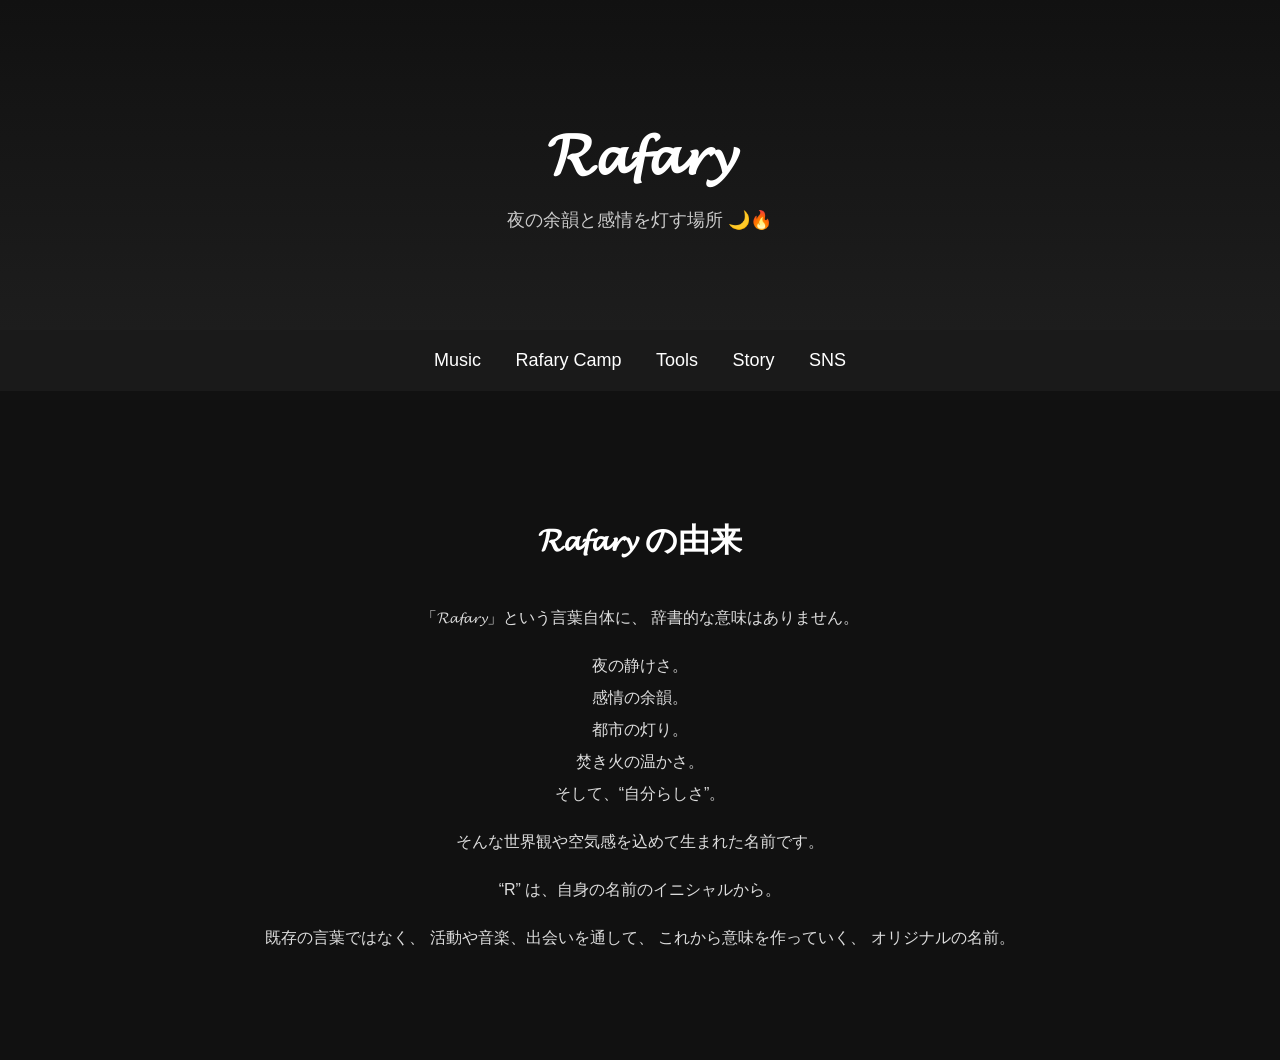
==== index.html @ 52ee654d "Add files via upload" ====
<!DOCTYPE html>
<html lang="ja">
<head>
    <meta charset="UTF-8">
    <meta name="viewport" content="width=device-width, initial-scale=1.0">
    <title>𝓡𝓪𝓯𝓪𝓻𝔂</title>
    <link rel="stylesheet" href="style.css">
</head>
<body>

    <header>
        <h1>𝓡𝓪𝓯𝓪𝓻𝔂</h1>
        <p>夜の余韻と感情を灯す場所 🌙🔥</p>
    </header>

    <nav>
       <a href="music.html">Music</a>
<a href="camp.html">Rafary Camp</a>
<a href="tools.html">Tools</a>
<a href="story.html">Story</a>
<a href="sns.html">SNS</a>
    </nav>

    <section class="about">
        <h2>𝓡𝓪𝓯𝓪𝓻𝔂 の由来</h2>

        <p>
        「𝓡𝓪𝓯𝓪𝓻𝔂」という言葉自体に、
        辞書的な意味はありません。
        </p>

        <p>
        夜の静けさ。<br>
        感情の余韻。<br>
        都市の灯り。<br>
        焚き火の温かさ。<br>
        そして、“自分らしさ”。
        </p>

        <p>
        そんな世界観や空気感を込めて生まれた名前です。
        </p>

        <p>
        “R” は、自身の名前のイニシャルから。
        </p>

        <p>
        既存の言葉ではなく、
        活動や音楽、出会いを通して、
        これから意味を作っていく、
        オリジナルの名前。
        </p>
    </section>

</body>
</html>
---- style.css ----
body {
    background: #111;
    color: #fff;
    font-family: "Yu Gothic", sans-serif;
    margin: 0;
    text-align: center;
}

header {
    padding: 80px 20px;
    background: linear-gradient(to bottom, #111, #1d1d1d);
}

h1 {
    font-size: 60px;
    margin-bottom: 10px;
}

header p {
    color: #ccc;
    font-size: 18px;
}

nav {
    background: #1a1a1a;
    padding: 20px;
}

nav a {
    color: white;
    text-decoration: none;
    margin: 0 15px;
    font-size: 18px;
    transition: 0.3s;
}

nav a:hover {
    color: #ffb347;
}

.about {
    max-width: 800px;
    margin: 60px auto;
    padding: 30px;
    line-height: 2;
}

h2 {
    margin-bottom: 30px;
    font-size: 32px;
}

p {
    color: #ddd;
}

.gallery {
    display: flex;
    gap: 25px;
    justify-content: center;
    flex-wrap: wrap;
    margin-top: 30px;
}

.gallery img {
    width: 320px;
    max-width: 90%;
    border-radius: 16px;
    box-shadow: 0 0 20px rgba(255,255,255,0.15);
}
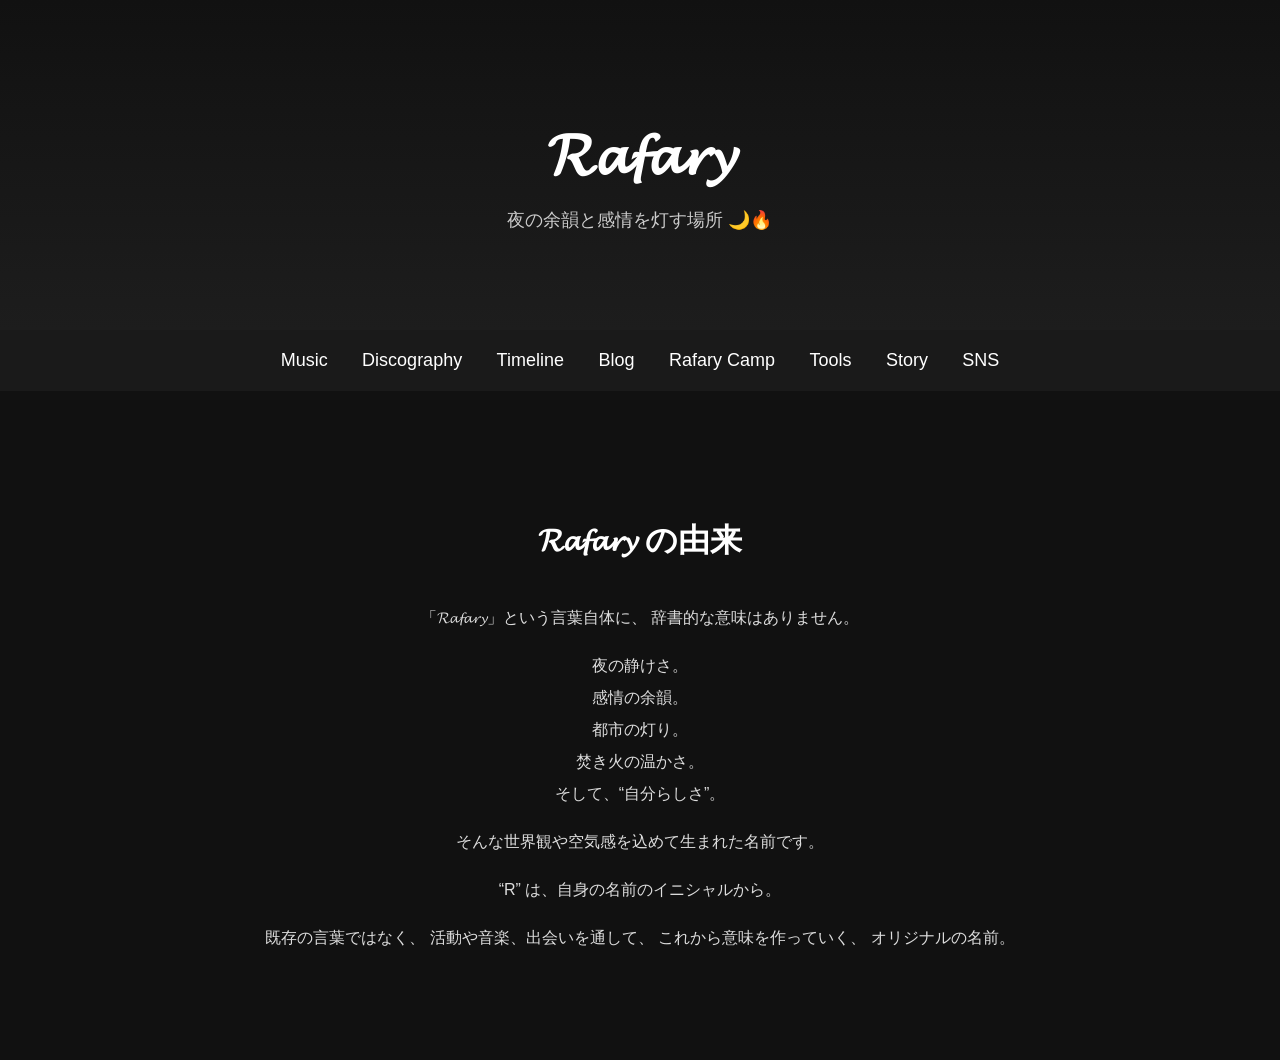
==== commit a654e2ea: "Update index.html" ====
--- a/index.html
+++ b/index.html
@@ -13,13 +13,16 @@
         <p>夜の余韻と感情を灯す場所 🌙🔥</p>
     </header>
 
-    <nav>
-       <a href="music.html">Music</a>
+<nav>
+<a href="music.html">Music</a>
+<a href="discography.html">Discography</a>
+<a href="timeline.html">Timeline</a>
+<a href="blog.html">Blog</a>
 <a href="camp.html">Rafary Camp</a>
 <a href="tools.html">Tools</a>
 <a href="story.html">Story</a>
 <a href="sns.html">SNS</a>
-    </nav>
+</nav>
 
     <section class="about">
         <h2>𝓡𝓪𝓯𝓪𝓻𝔂 の由来</h2>
@@ -54,4 +57,4 @@
     </section>
 
 </body>
-</html>+</html>
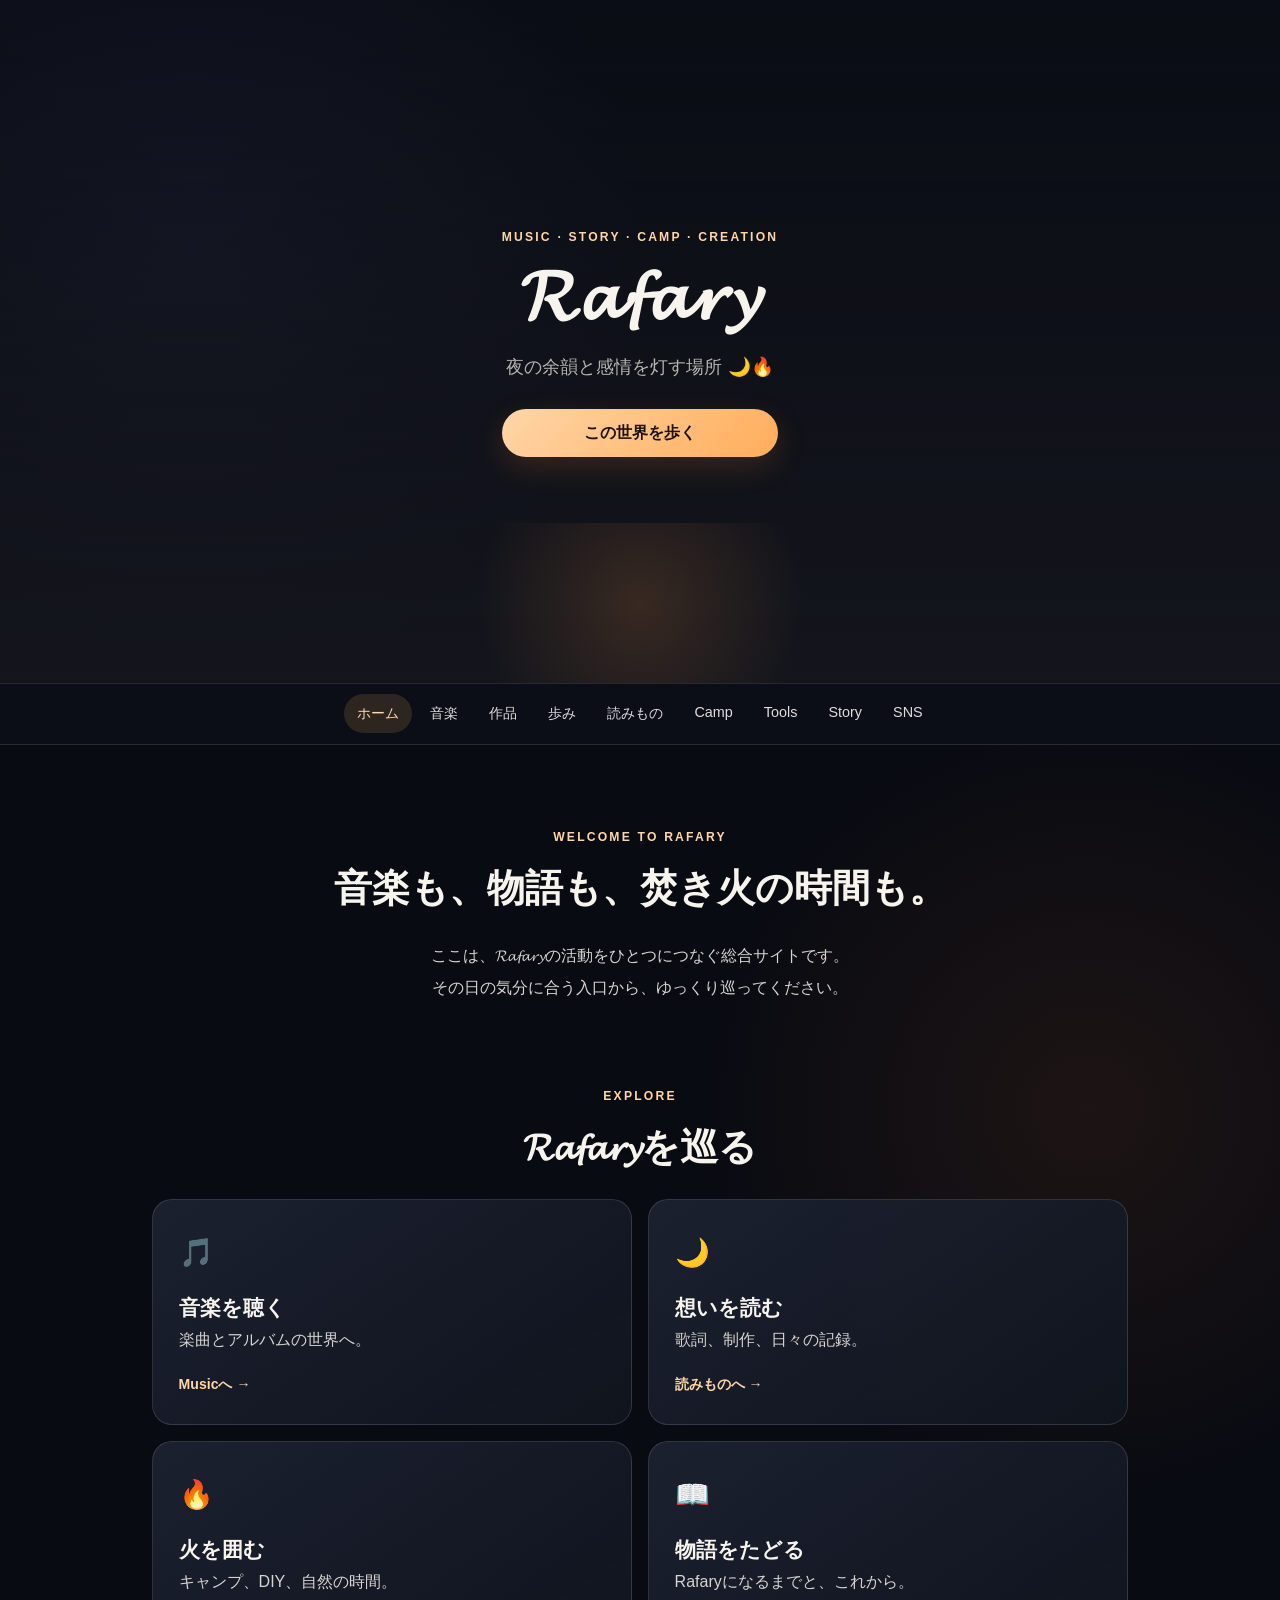
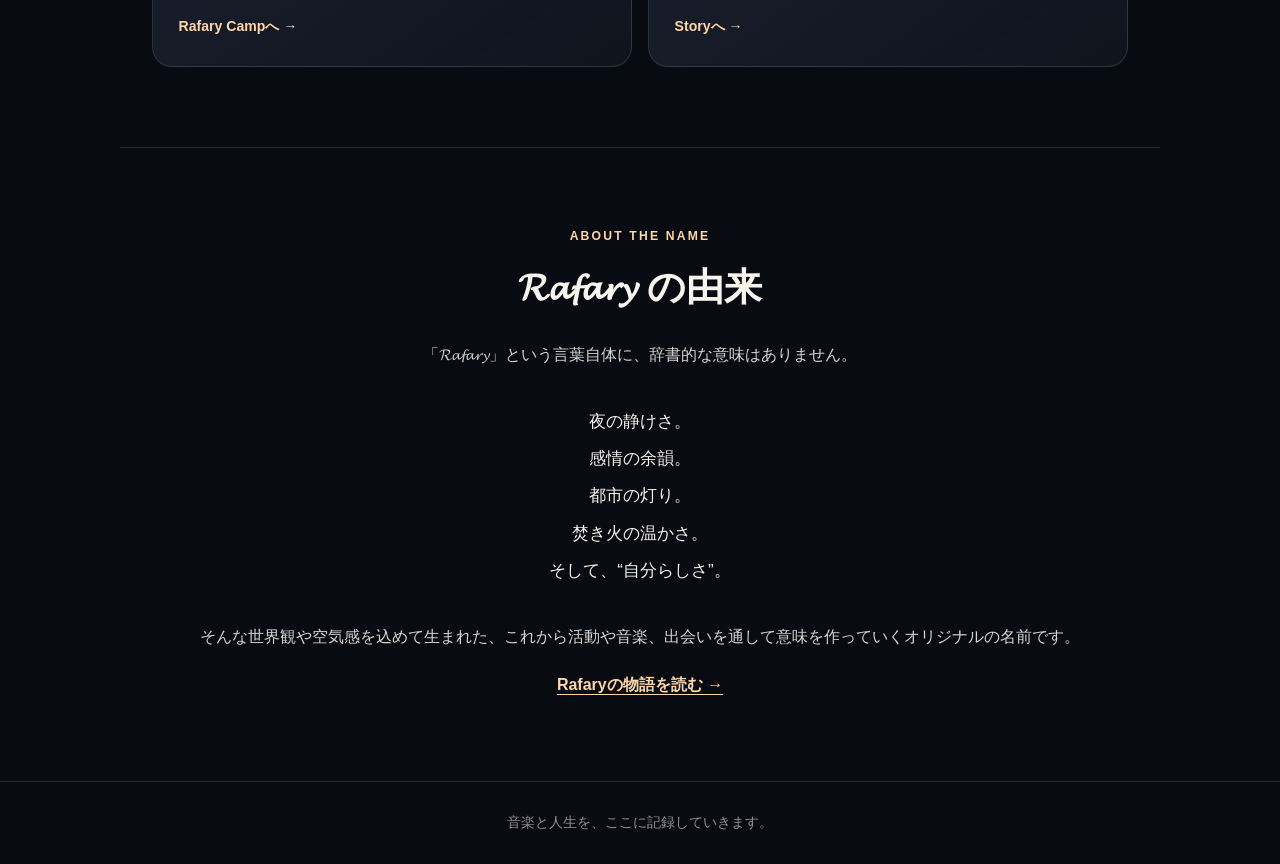
==== commit 525724ed: "サイト構成とスマホ表示を整理" ====
--- a/index.html
+++ b/index.html
@@ -1,60 +1,56 @@
-<!DOCTYPE html>
-<html lang="ja">
-<head>
-    <meta charset="UTF-8">
-    <meta name="viewport" content="width=device-width, initial-scale=1.0">
-    <title>𝓡𝓪𝓯𝓪𝓻𝔂</title>
-    <link rel="stylesheet" href="style.css">
-</head>
-<body>
-
-    <header>
-        <h1>𝓡𝓪𝓯𝓪𝓻𝔂</h1>
-        <p>夜の余韻と感情を灯す場所 🌙🔥</p>
-    </header>
-
-<nav>
-<a href="music.html">Music</a>
-<a href="discography.html">Discography</a>
-<a href="timeline.html">Timeline</a>
-<a href="blog.html">Blog</a>
-<a href="camp.html">Rafary Camp</a>
-<a href="tools.html">Tools</a>
-<a href="story.html">Story</a>
-<a href="sns.html">SNS</a>
-</nav>
-
-    <section class="about">
-        <h2>𝓡𝓪𝓯𝓪𝓻𝔂 の由来</h2>
-
-        <p>
-        「𝓡𝓪𝓯𝓪𝓻𝔂」という言葉自体に、
-        辞書的な意味はありません。
-        </p>
-
-        <p>
-        夜の静けさ。<br>
-        感情の余韻。<br>
-        都市の灯り。<br>
-        焚き火の温かさ。<br>
-        そして、“自分らしさ”。
-        </p>
-
-        <p>
-        そんな世界観や空気感を込めて生まれた名前です。
-        </p>
-
-        <p>
-        “R” は、自身の名前のイニシャルから。
-        </p>
-
-        <p>
-        既存の言葉ではなく、
-        活動や音楽、出会いを通して、
-        これから意味を作っていく、
-        オリジナルの名前。
-        </p>
-    </section>
-
-</body>
-</html>
+<!DOCTYPE html>
+<html lang="ja">
+<head>
+<meta charset="UTF-8">
+<meta name="viewport" content="width=device-width, initial-scale=1.0">
+<meta name="description" content="音楽、物語、Rafary Camp、創作の記録をつなぐ𝓡𝓪𝓯𝓪𝓻𝔂総合サイト。">
+<title>𝓡𝓪𝓯𝓪𝓻𝔂 | 夜の余韻と感情を灯す場所</title>
+<link rel="stylesheet" href="style.css">
+</head>
+<body class="home-page">
+<a class="skip-link" href="#main-content">本文へ移動</a>
+<header class="hero">
+  <p class="eyebrow">Music · Story · Camp · Creation</p>
+  <h1>𝓡𝓪𝓯𝓪𝓻𝔂</h1>
+  <p>夜の余韻と感情を灯す場所 <span aria-hidden="true">🌙🔥</span></p>
+  <a class="hero-button" href="#main-content">この世界を歩く</a>
+</header>
+<nav class="site-nav" aria-label="メインナビゲーション">
+  <div class="nav-inner">
+    <a href="index.html" aria-current="page">ホーム</a>
+    <a href="music.html">音楽</a>
+    <a href="discography.html">作品</a>
+    <a href="timeline.html">歩み</a>
+    <a href="blog.html">読みもの</a>
+    <a href="camp.html">Camp</a>
+    <a href="tools.html">Tools</a>
+    <a href="story.html">Story</a>
+    <a href="sns.html">SNS</a>
+  </div>
+</nav>
+<main id="main-content">
+  <section class="intro section-shell">
+    <p class="eyebrow">Welcome to Rafary</p>
+    <h2>音楽も、物語も、焚き火の時間も。</h2>
+    <p>ここは、𝓡𝓪𝓯𝓪𝓻𝔂の活動をひとつにつなぐ総合サイトです。<br>その日の気分に合う入口から、ゆっくり巡ってください。</p>
+  </section>
+  <section class="portal section-shell" aria-labelledby="portal-title">
+    <div class="section-heading"><p class="eyebrow">Explore</p><h2 id="portal-title">𝓡𝓪𝓯𝓪𝓻𝔂を巡る</h2></div>
+    <div class="portal-grid">
+      <a class="portal-card" href="music.html"><span class="card-icon" aria-hidden="true">🎵</span><h3>音楽を聴く</h3><p>楽曲とアルバムの世界へ。</p><span class="card-link">Musicへ →</span></a>
+      <a class="portal-card" href="blog.html"><span class="card-icon" aria-hidden="true">🌙</span><h3>想いを読む</h3><p>歌詞、制作、日々の記録。</p><span class="card-link">読みものへ →</span></a>
+      <a class="portal-card" href="camp.html"><span class="card-icon" aria-hidden="true">🔥</span><h3>火を囲む</h3><p>キャンプ、DIY、自然の時間。</p><span class="card-link">Rafary Campへ →</span></a>
+      <a class="portal-card" href="story.html"><span class="card-icon" aria-hidden="true">📖</span><h3>物語をたどる</h3><p>Rafaryになるまでと、これから。</p><span class="card-link">Storyへ →</span></a>
+    </div>
+  </section>
+  <section class="about section-shell origin">
+    <p class="eyebrow">About the name</p><h2>𝓡𝓪𝓯𝓪𝓻𝔂 の由来</h2>
+    <p>「𝓡𝓪𝓯𝓪𝓻𝔂」という言葉自体に、辞書的な意味はありません。</p>
+    <p class="poem">夜の静けさ。<br>感情の余韻。<br>都市の灯り。<br>焚き火の温かさ。<br>そして、“自分らしさ”。</p>
+    <p>そんな世界観や空気感を込めて生まれた、これから活動や音楽、出会いを通して意味を作っていくオリジナルの名前です。</p>
+    <a class="text-link" href="story.html">Rafaryの物語を読む →</a>
+  </section>
+</main>
+<footer class="site-footer"><p>音楽と人生を、ここに記録していきます。</p></footer>
+</body>
+</html>
--- a/style.css
+++ b/style.css
@@ -1,70 +1,10 @@
-body {
-    background: #111;
-    color: #fff;
-    font-family: "Yu Gothic", sans-serif;
-    margin: 0;
-    text-align: center;
-}
-
-header {
-    padding: 80px 20px;
-    background: linear-gradient(to bottom, #111, #1d1d1d);
-}
-
-h1 {
-    font-size: 60px;
-    margin-bottom: 10px;
-}
-
-header p {
-    color: #ccc;
-    font-size: 18px;
-}
-
-nav {
-    background: #1a1a1a;
-    padding: 20px;
-}
-
-nav a {
-    color: white;
-    text-decoration: none;
-    margin: 0 15px;
-    font-size: 18px;
-    transition: 0.3s;
-}
-
-nav a:hover {
-    color: #ffb347;
-}
-
-.about {
-    max-width: 800px;
-    margin: 60px auto;
-    padding: 30px;
-    line-height: 2;
-}
-
-h2 {
-    margin-bottom: 30px;
-    font-size: 32px;
-}
-
-p {
-    color: #ddd;
-}
-
-.gallery {
-    display: flex;
-    gap: 25px;
-    justify-content: center;
-    flex-wrap: wrap;
-    margin-top: 30px;
-}
-
-.gallery img {
-    width: 320px;
-    max-width: 90%;
-    border-radius: 16px;
-    box-shadow: 0 0 20px rgba(255,255,255,0.15);
-}+:root{color-scheme:dark;--night:#090b12;--panel:#191e2b;--text:#f7f3ed;--muted:#b8b5b0;--line:rgba(255,255,255,.12);--ember:#ffad5a;--ember-soft:#ffd6a8;--moon:#9eabdf;--max:1040px}
+*{box-sizing:border-box}html{scroll-behavior:smooth}body{background:radial-gradient(circle at 15% 10%,rgba(73,85,142,.18),transparent 28rem),radial-gradient(circle at 85% 45%,rgba(174,86,34,.12),transparent 24rem),var(--night);color:var(--text);font-family:"Yu Gothic","Hiragino Kaku Gothic ProN",sans-serif;margin:0;min-height:100vh;text-align:center}a{color:inherit}a:focus-visible{outline:3px solid var(--ember);outline-offset:4px}.skip-link{background:var(--ember);color:#17100a;font-weight:700;left:1rem;padding:.75rem 1rem;position:fixed;top:-5rem;z-index:100}.skip-link:focus{top:1rem}
+header{background:linear-gradient(180deg,rgba(12,15,25,.35),rgba(20,22,29,.92));border-bottom:1px solid var(--line);padding:clamp(3.5rem,10vw,6.5rem) 1.25rem}header h1{font-size:clamp(2.5rem,8vw,4.5rem);letter-spacing:.035em;line-height:1.15;margin:.35rem 0 .8rem;overflow-wrap:anywhere}header p{color:var(--muted);font-size:clamp(1rem,2.4vw,1.15rem);line-height:1.9;margin:0 auto}.eyebrow{color:var(--ember-soft);font-size:.76rem;font-weight:700;letter-spacing:.18em;text-transform:uppercase}.hero{display:grid;min-height:min(76vh,700px);place-content:center;position:relative}.hero::after{background:radial-gradient(circle,rgba(255,150,64,.16),transparent 65%);bottom:0;content:"";height:10rem;left:50%;pointer-events:none;position:absolute;transform:translateX(-50%);width:min(80vw,30rem)}
+.hero-button,.music-button{background:linear-gradient(135deg,var(--ember-soft),var(--ember));border-radius:999px;box-shadow:0 10px 30px rgba(241,126,42,.18);color:#1d130a;display:inline-flex;font-weight:700;justify-content:center;margin-top:1.5rem;padding:.85rem 1.4rem;text-decoration:none;transition:.2s}.hero-button:hover,.music-button:hover{box-shadow:0 12px 34px rgba(241,126,42,.28);transform:translateY(-2px)}
+.site-nav{background:rgba(12,15,23,.94);border-bottom:1px solid var(--line);position:sticky;top:0;z-index:20}.nav-inner{display:flex;gap:.3rem;justify-content:center;margin:auto;max-width:var(--max);overflow-x:auto;padding:.65rem 1rem;scrollbar-width:thin}.site-nav a{border-radius:999px;color:#dfdde0;flex:0 0 auto;font-size:.9rem;padding:.62rem .82rem;text-decoration:none;transition:.2s}.site-nav a:hover{background:rgba(255,255,255,.07);color:var(--ember-soft)}.site-nav a[aria-current=page]{background:rgba(255,173,90,.14);color:var(--ember-soft)}
+.about,.section-shell{line-height:2;margin:clamp(2.75rem,7vw,5rem) auto;max-width:820px;padding:0 clamp(1.1rem,4vw,2rem)}.section-shell{max-width:var(--max)}h2{font-size:clamp(1.75rem,5vw,2.35rem);line-height:1.45;margin:.35rem 0 1.5rem}h3{line-height:1.5}p{color:#d7d4d1}.intro{max-width:780px}.poem{color:var(--text);font-size:1.06rem;line-height:2.2;margin:2rem auto}
+.portal-grid,.category-grid{display:grid;gap:1rem;grid-template-columns:repeat(2,minmax(0,1fr))}.portal-card,.category-card{background:linear-gradient(145deg,rgba(29,34,49,.95),rgba(17,21,31,.9));border:1px solid var(--line);border-radius:1.25rem;color:var(--text);min-height:14rem;padding:1.6rem;text-align:left;text-decoration:none;transition:.2s}.portal-card:hover,.category-card:hover{border-color:rgba(255,173,90,.5);transform:translateY(-3px)}.portal-card h3,.category-card h3{font-size:1.3rem;margin:.65rem 0 .2rem}.portal-card p,.category-card p{line-height:1.75;margin:0}.card-icon{font-size:1.75rem}.card-link{color:var(--ember-soft);display:block;font-size:.88rem;font-weight:700;margin-top:1rem}.category-card{display:flex;gap:1rem;min-height:11rem}.origin{border-top:1px solid var(--line);padding-top:4rem}.text-link{color:var(--ember-soft);font-weight:700;text-underline-offset:.25rem}
+.latest{margin-top:4.5rem}.article-list{border-bottom:1px solid var(--line);border-top:1px solid var(--line)}.article-row{align-items:center;display:grid;gap:1rem;grid-template-columns:7rem 1fr auto;padding:1.2rem .4rem;text-align:left;text-decoration:none}.article-row+.article-row{border-top:1px solid var(--line)}.article-row>span:first-child{color:var(--moon);font-size:.8rem}.article-row:hover strong{color:var(--ember-soft)}.coming-soon{align-items:center;background:rgba(255,173,90,.07);border:1px dashed rgba(255,173,90,.32);border-radius:1rem;display:flex;gap:1rem;margin-top:2rem;padding:1.2rem 1.4rem;text-align:left}.coming-soon>span{font-size:1.7rem}.coming-soon h3,.coming-soon p{margin:0}
+.gallery{display:flex;flex-wrap:wrap;gap:1.25rem;justify-content:center;margin-top:2rem}.gallery img{border-radius:1rem;box-shadow:0 18px 45px rgba(0,0,0,.3);height:auto;max-width:100%;width:320px}.album-divider{border:0;border-top:1px solid var(--line);margin:2.75rem auto;width:72%}.date{color:var(--ember-soft);display:block;font-size:1.15rem;font-weight:700;margin-bottom:.75rem}.card p{color:var(--muted)}.card h3{font-size:clamp(1.65rem,5vw,2.6rem);margin:.6rem 0 1.4rem;overflow-wrap:anywhere}.about h2 a{color:var(--text);text-decoration-color:var(--ember);text-underline-offset:.3rem}.sns-box h3{margin-top:2rem}.site-footer{border-top:1px solid var(--line);margin-top:5rem;padding:2rem 1rem}.site-footer p{color:#8f8d91;font-size:.86rem;margin:0}
+@media(max-width:700px){header{padding:3.5rem 1rem}.hero{min-height:62vh}.nav-inner{justify-content:flex-start}.portal-grid,.category-grid{grid-template-columns:1fr}.portal-card,.category-card{min-height:auto;padding:1.3rem}.article-row{align-items:start;gap:.2rem .8rem;grid-template-columns:1fr auto}.article-row>span:first-child{grid-column:1/-1}.about,.section-shell{margin:2.75rem auto}.album-divider{width:90%}}@media(max-width:390px){.site-nav a{font-size:.84rem;padding:.6rem .68rem}.category-card{display:block}.card-icon{display:block;margin-bottom:.45rem}}@media(prefers-reduced-motion:reduce){html{scroll-behavior:auto}*,*::before,*::after{transition-duration:.01ms!important}}
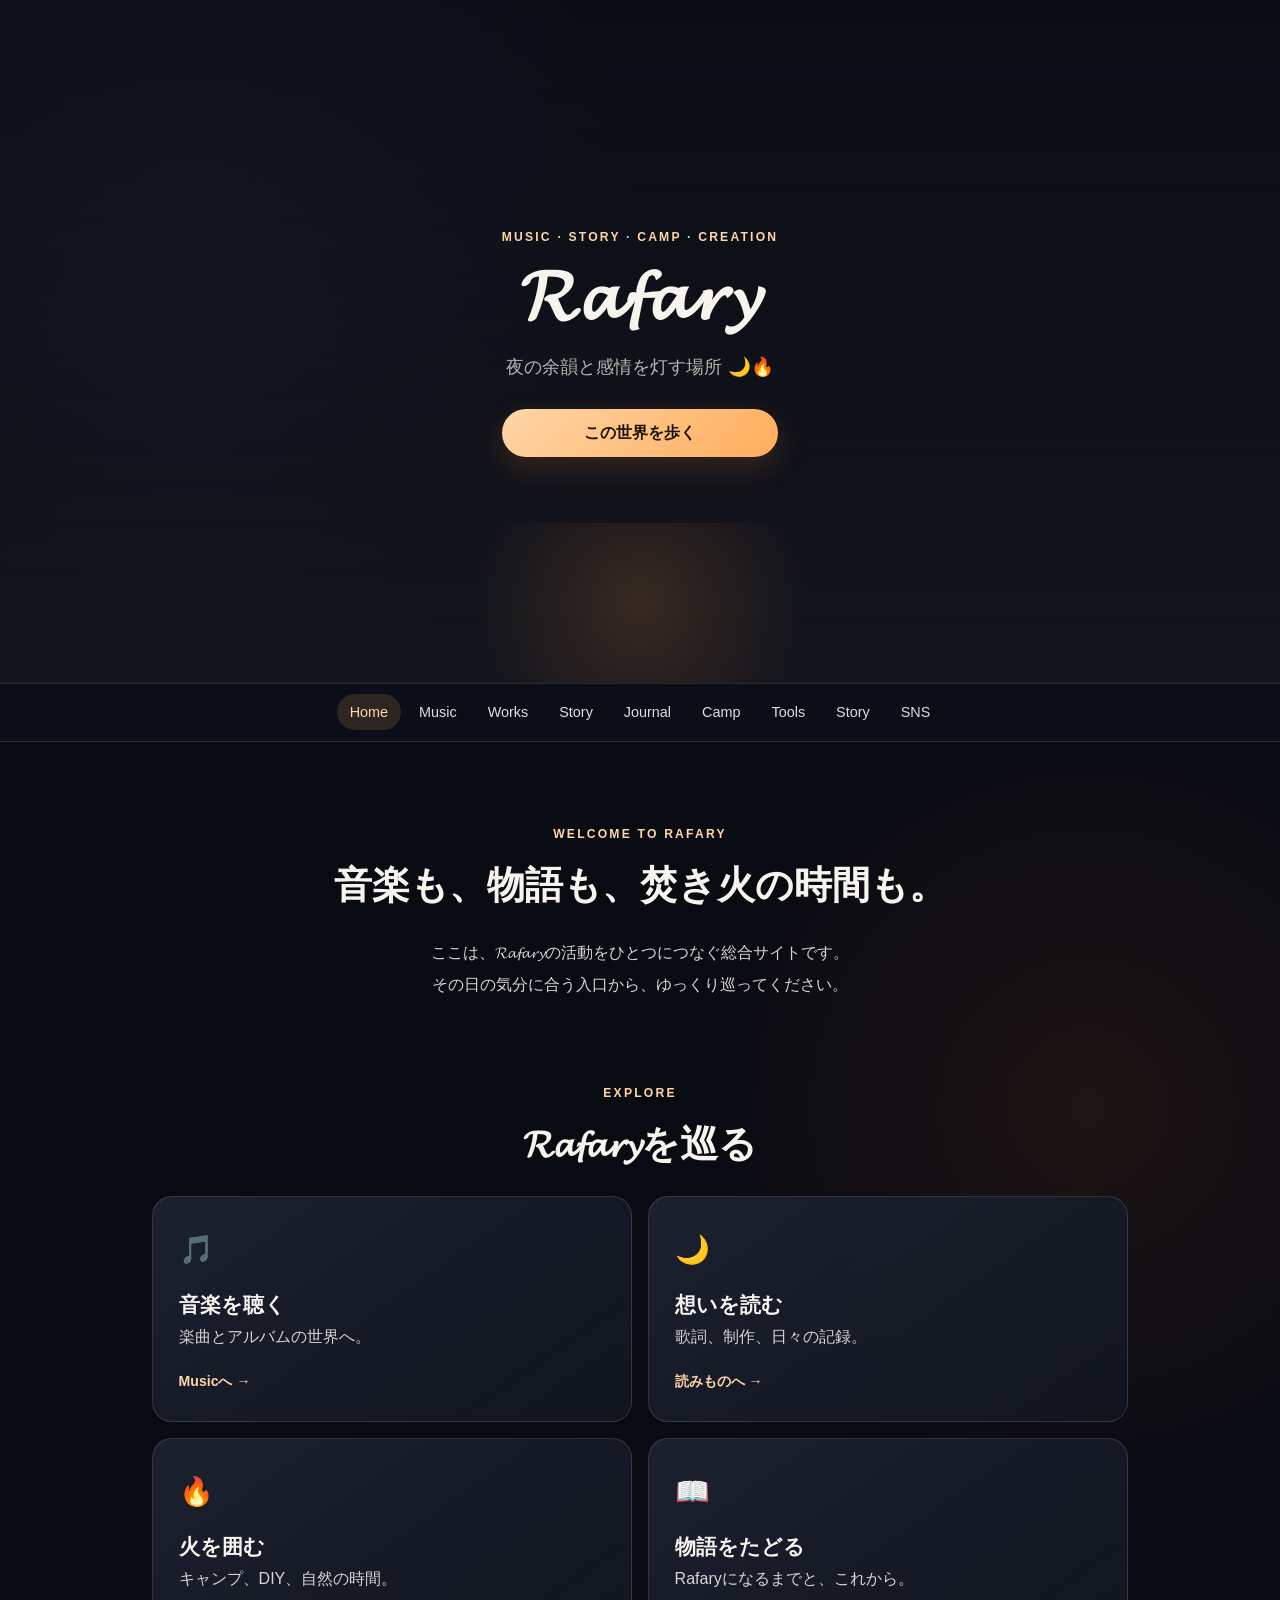
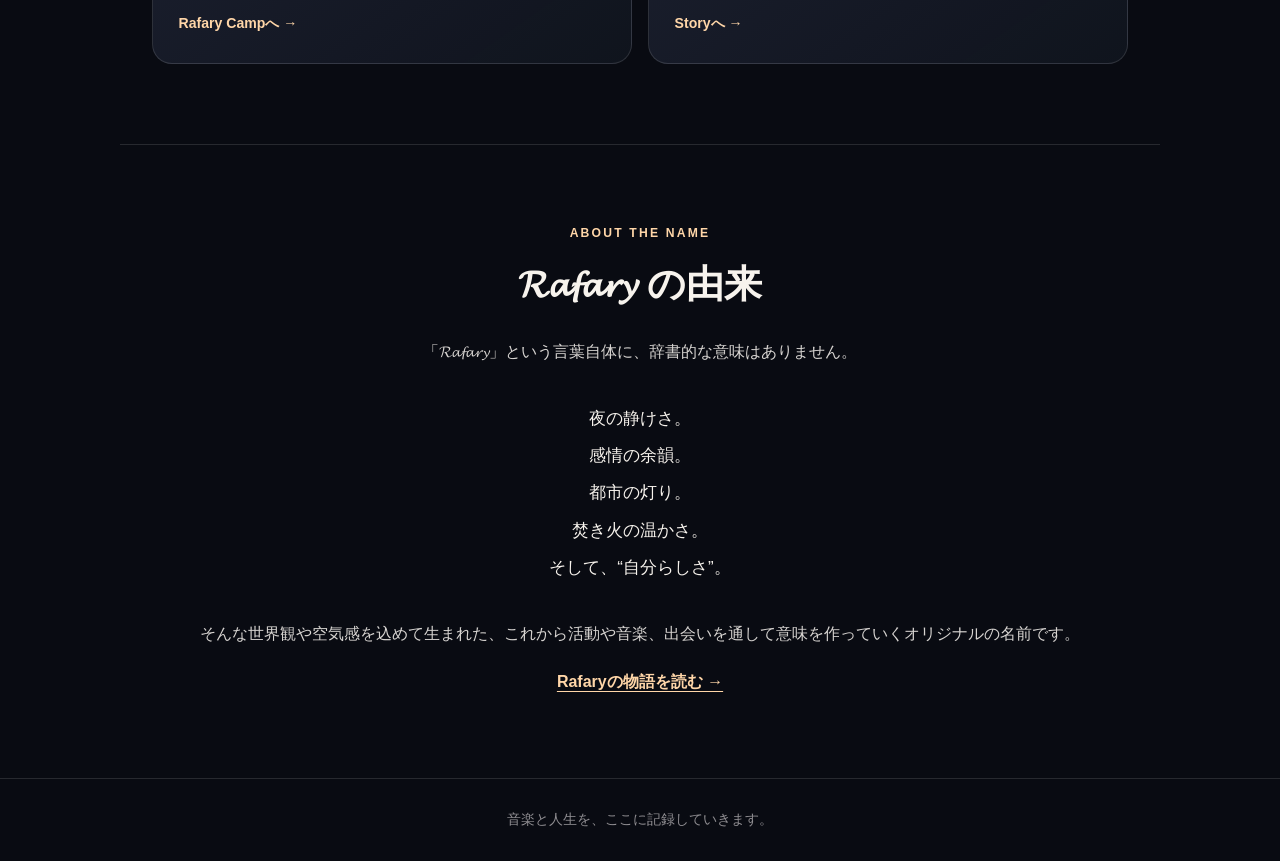
==== commit c4f3f8c9: "Unify navigation labels in English" ====
--- a/index.html
+++ b/index.html
@@ -17,11 +17,11 @@
 </header>
 <nav class="site-nav" aria-label="メインナビゲーション">
   <div class="nav-inner">
-    <a href="index.html" aria-current="page">ホーム</a>
-    <a href="music.html">音楽</a>
-    <a href="discography.html">作品</a>
-    <a href="timeline.html">歩み</a>
-    <a href="blog.html">読みもの</a>
+    <a href="index.html" aria-current="page">Home</a>
+    <a href="music.html">Music</a>
+    <a href="discography.html">Works</a>
+    <a href="timeline.html">Story</a>
+    <a href="blog.html">Journal</a>
     <a href="camp.html">Camp</a>
     <a href="tools.html">Tools</a>
     <a href="story.html">Story</a>
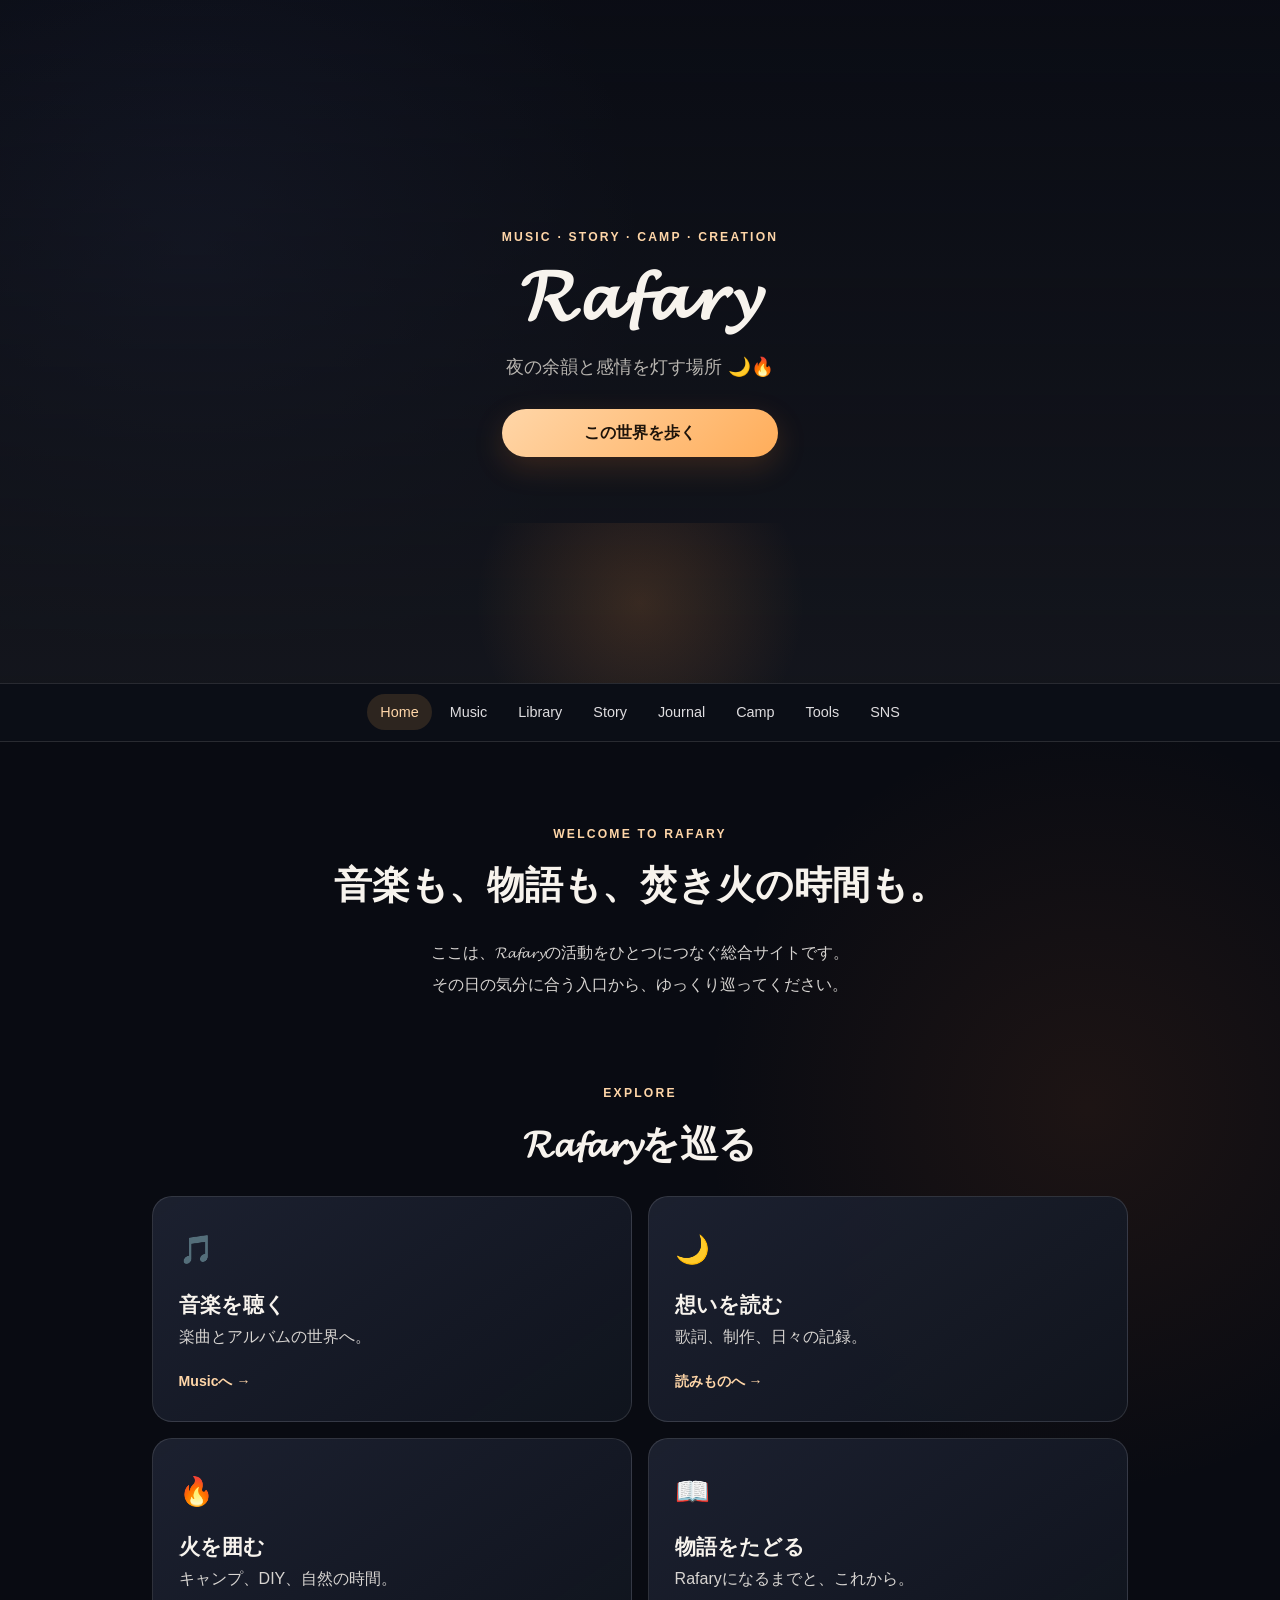
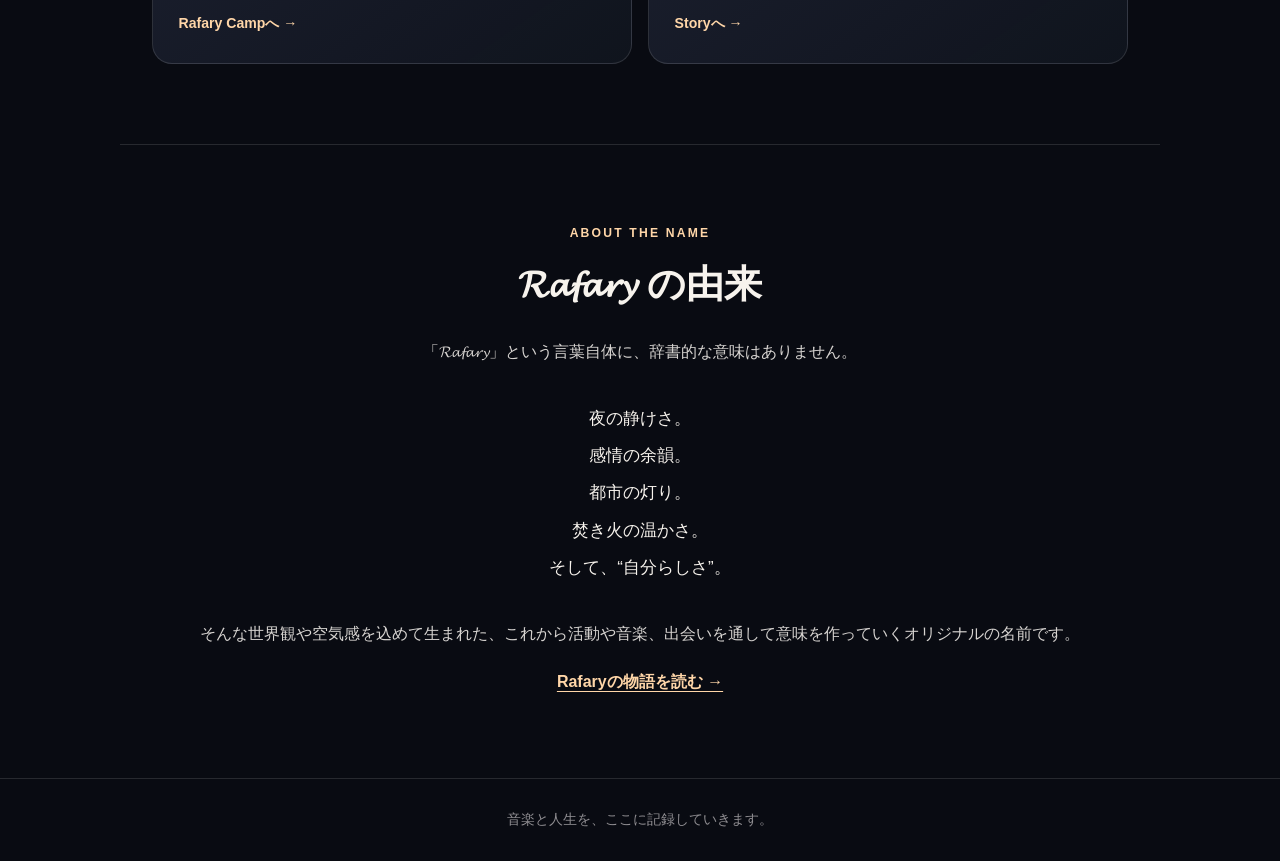
==== commit 6dad3d2d: "Unify navigation with Library" ====
--- a/index.html
+++ b/index.html
@@ -19,12 +19,11 @@
   <div class="nav-inner">
     <a href="index.html" aria-current="page">Home</a>
     <a href="music.html">Music</a>
-    <a href="discography.html">Works</a>
-    <a href="timeline.html">Story</a>
+    <a href="discography.html">Library</a>
+    <a href="story.html">Story</a>
     <a href="blog.html">Journal</a>
     <a href="camp.html">Camp</a>
     <a href="tools.html">Tools</a>
-    <a href="story.html">Story</a>
     <a href="sns.html">SNS</a>
   </div>
 </nav>
--- a/style.css
+++ b/style.css
@@ -7,4 +7,9 @@
 .portal-grid,.category-grid{display:grid;gap:1rem;grid-template-columns:repeat(2,minmax(0,1fr))}.portal-card,.category-card{background:linear-gradient(145deg,rgba(29,34,49,.95),rgba(17,21,31,.9));border:1px solid var(--line);border-radius:1.25rem;color:var(--text);min-height:14rem;padding:1.6rem;text-align:left;text-decoration:none;transition:.2s}.portal-card:hover,.category-card:hover{border-color:rgba(255,173,90,.5);transform:translateY(-3px)}.portal-card h3,.category-card h3{font-size:1.3rem;margin:.65rem 0 .2rem}.portal-card p,.category-card p{line-height:1.75;margin:0}.card-icon{font-size:1.75rem}.card-link{color:var(--ember-soft);display:block;font-size:.88rem;font-weight:700;margin-top:1rem}.category-card{display:flex;gap:1rem;min-height:11rem}.origin{border-top:1px solid var(--line);padding-top:4rem}.text-link{color:var(--ember-soft);font-weight:700;text-underline-offset:.25rem}
 .latest{margin-top:4.5rem}.article-list{border-bottom:1px solid var(--line);border-top:1px solid var(--line)}.article-row{align-items:center;display:grid;gap:1rem;grid-template-columns:7rem 1fr auto;padding:1.2rem .4rem;text-align:left;text-decoration:none}.article-row+.article-row{border-top:1px solid var(--line)}.article-row>span:first-child{color:var(--moon);font-size:.8rem}.article-row:hover strong{color:var(--ember-soft)}.coming-soon{align-items:center;background:rgba(255,173,90,.07);border:1px dashed rgba(255,173,90,.32);border-radius:1rem;display:flex;gap:1rem;margin-top:2rem;padding:1.2rem 1.4rem;text-align:left}.coming-soon>span{font-size:1.7rem}.coming-soon h3,.coming-soon p{margin:0}
 .gallery{display:flex;flex-wrap:wrap;gap:1.25rem;justify-content:center;margin-top:2rem}.gallery img{border-radius:1rem;box-shadow:0 18px 45px rgba(0,0,0,.3);height:auto;max-width:100%;width:320px}.album-divider{border:0;border-top:1px solid var(--line);margin:2.75rem auto;width:72%}.date{color:var(--ember-soft);display:block;font-size:1.15rem;font-weight:700;margin-bottom:.75rem}.card p{color:var(--muted)}.card h3{font-size:clamp(1.65rem,5vw,2.6rem);margin:.6rem 0 1.4rem;overflow-wrap:anywhere}.about h2 a{color:var(--text);text-decoration-color:var(--ember);text-underline-offset:.3rem}.sns-box h3{margin-top:2rem}.site-footer{border-top:1px solid var(--line);margin-top:5rem;padding:2rem 1rem}.site-footer p{color:#8f8d91;font-size:.86rem;margin:0}
-@media(max-width:700px){header{padding:3.5rem 1rem}.hero{min-height:62vh}.nav-inner{justify-content:flex-start}.portal-grid,.category-grid{grid-template-columns:1fr}.portal-card,.category-card{min-height:auto;padding:1.3rem}.article-row{align-items:start;gap:.2rem .8rem;grid-template-columns:1fr auto}.article-row>span:first-child{grid-column:1/-1}.about,.section-shell{margin:2.75rem auto}.album-divider{width:90%}}@media(max-width:390px){.site-nav a{font-size:.84rem;padding:.6rem .68rem}.category-card{display:block}.card-icon{display:block;margin-bottom:.45rem}}@media(prefers-reduced-motion:reduce){html{scroll-behavior:auto}*,*::before,*::after{transition-duration:.01ms!important}}+@media(max-width:700px){header{padding:3.5rem 1rem}.hero{min-height:62vh}.nav-inner{justify-content:flex-start}.portal-grid,.category-grid{grid-template-columns:1fr}.portal-card,.category-card{min-height:auto;padding:1.3rem}.article-row{align-items:start;gap:.2rem .8rem;grid-template-columns:1fr auto}.article-row>span:first-child{grid-column:1/-1}.about,.section-shell{margin:2.75rem auto}.album-divider{width:90%}}@media(max-width:390px){.site-nav a{font-size:.84rem;padding:.6rem .68rem}.category-card{display:block}.card-icon{display:block;margin-bottom:.45rem}}@media(prefers-reduced-motion:reduce){html{scroll-behavior:auto}*,*::before,*::after{transition-duration:.01ms!important}}
+
+/* Story profile */
+.profile-section{border-top:1px solid var(--line);margin-top:4.5rem;padding-top:4rem}.profile-card{background:linear-gradient(145deg,rgba(29,34,49,.96),rgba(17,21,31,.9));border:1px solid var(--line);border-radius:1.25rem;box-shadow:0 18px 45px rgba(0,0,0,.18);padding:clamp(1.4rem,5vw,2.4rem)}.profile-card p{margin:.35rem 0}.profile-theme{color:var(--ember-soft);font-size:clamp(1.08rem,4vw,1.35rem);font-weight:700;letter-spacing:.035em;margin:1rem 0!important}.activities,.message-section{margin-top:4rem}.activities h3,.message-section h3{font-size:clamp(1.55rem,5vw,2rem);margin:.3rem 0 1.5rem}.activity-list{display:grid;gap:.75rem;list-style:none;margin:0;padding:0}.activity-list li{align-items:center;background:rgba(255,255,255,.035);border:1px solid var(--line);border-radius:1rem;display:flex;font-weight:700;gap:.85rem;padding:1rem 1.1rem;text-align:left}.activity-list li span{font-size:1.35rem}.story-message{background:radial-gradient(circle at 50% 100%,rgba(255,141,47,.13),transparent 55%),rgba(13,16,24,.78);border:1px solid rgba(255,173,90,.24);border-radius:1.25rem;padding:clamp(1.5rem,6vw,2.75rem);position:relative}.story-message::after{background:radial-gradient(circle,rgba(255,173,90,.25),transparent 68%);bottom:-1.25rem;content:"";height:4rem;left:50%;pointer-events:none;position:absolute;transform:translateX(-50%);width:8rem}.story-message p{line-height:2.2;margin:0 0 1.75rem}.story-message p:last-child{margin-bottom:0}.rafary-signature{color:var(--ember-soft);font-size:1.35em}
+@media(min-width:640px){.activity-list{grid-template-columns:repeat(2,minmax(0,1fr))}.activity-list li:last-child{grid-column:1/-1}}
+@media(max-width:700px){.profile-section{margin-top:3.5rem;padding-top:3rem}.activities,.message-section{margin-top:3.25rem}.profile-card,.story-message{border-radius:1rem}}
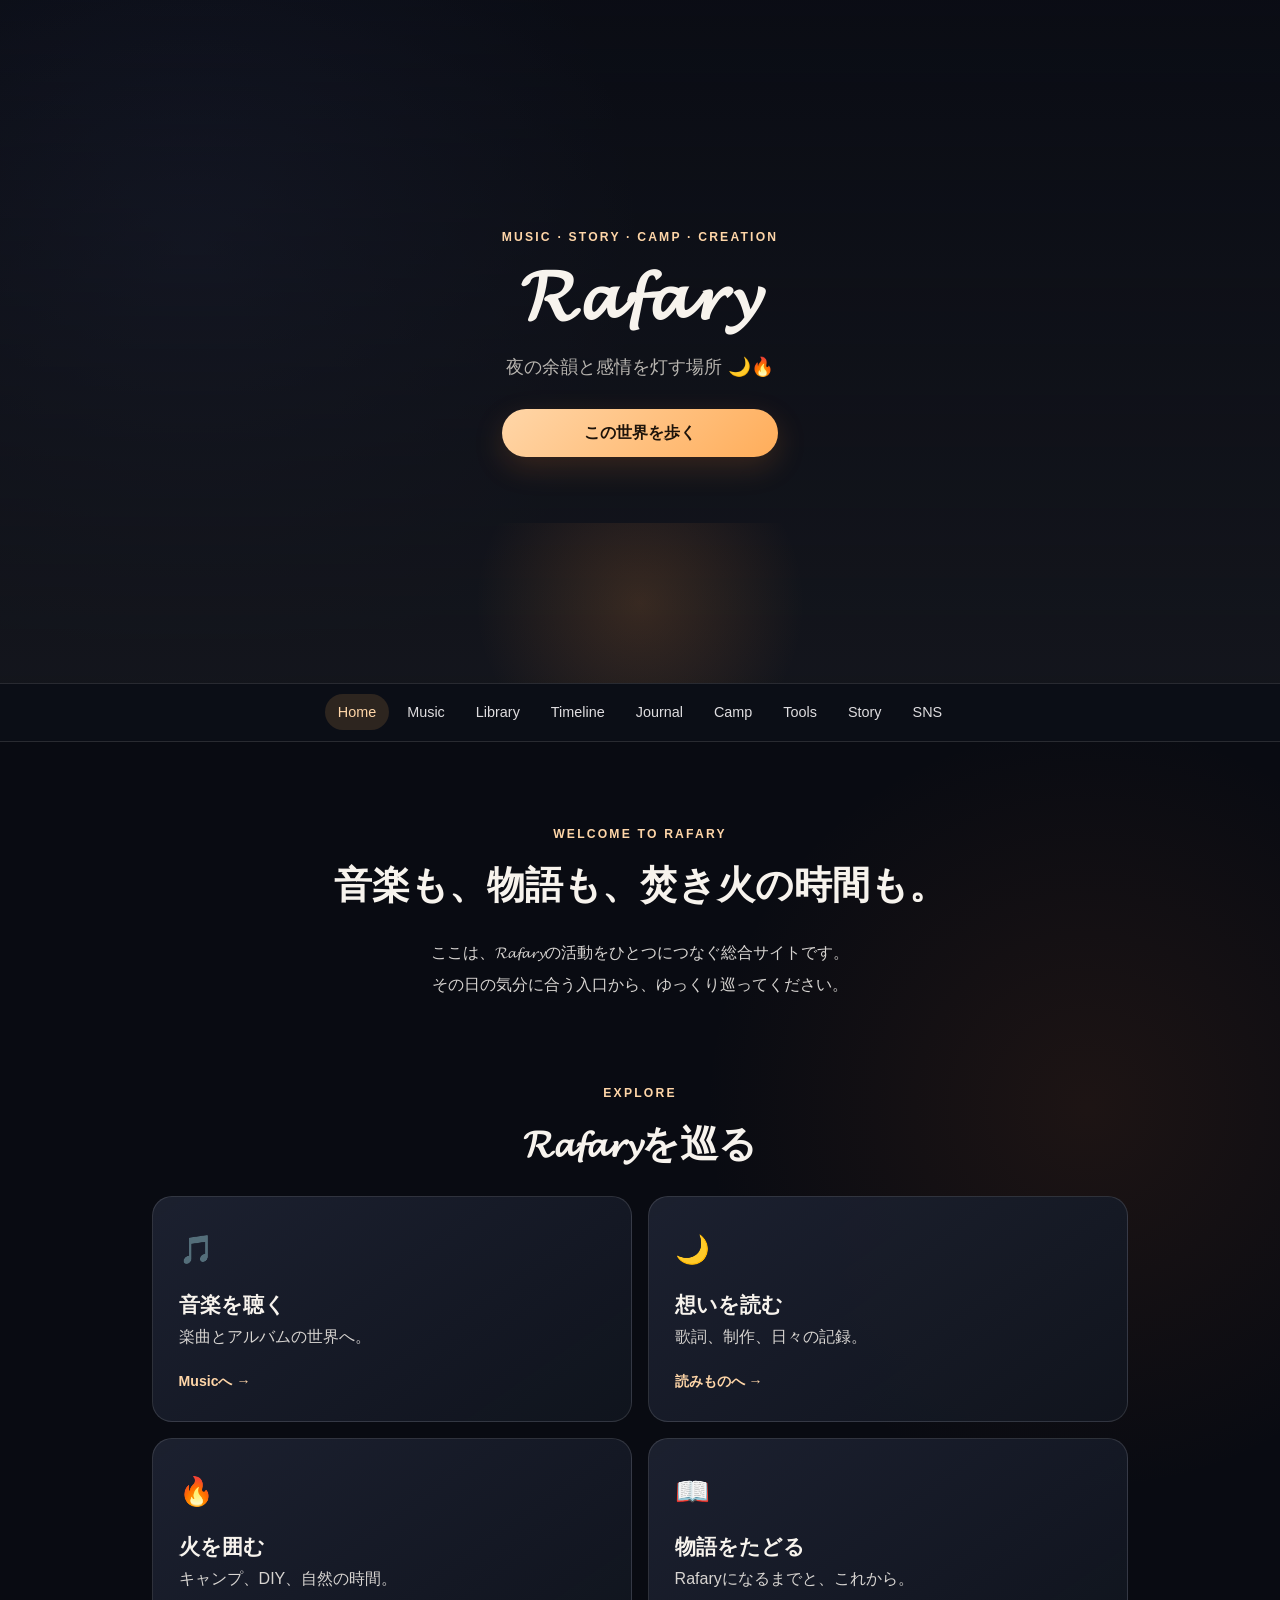
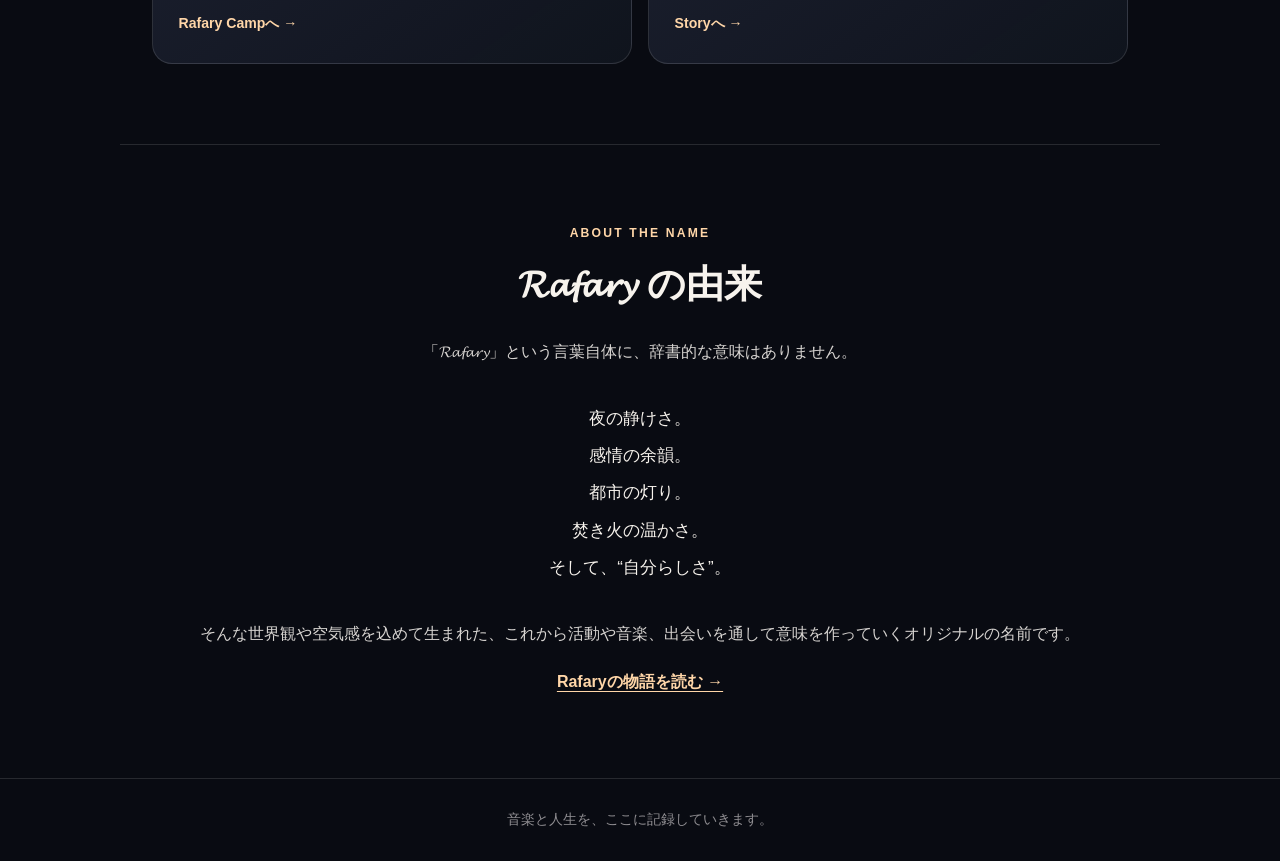
==== commit f51a2e37: "Restore Timeline navigation item" ====
--- a/index.html
+++ b/index.html
@@ -20,10 +20,11 @@
     <a href="index.html" aria-current="page">Home</a>
     <a href="music.html">Music</a>
     <a href="discography.html">Library</a>
-    <a href="story.html">Story</a>
+    <a href="timeline.html">Timeline</a>
     <a href="blog.html">Journal</a>
     <a href="camp.html">Camp</a>
     <a href="tools.html">Tools</a>
+    <a href="story.html">Story</a>
     <a href="sns.html">SNS</a>
   </div>
 </nav>
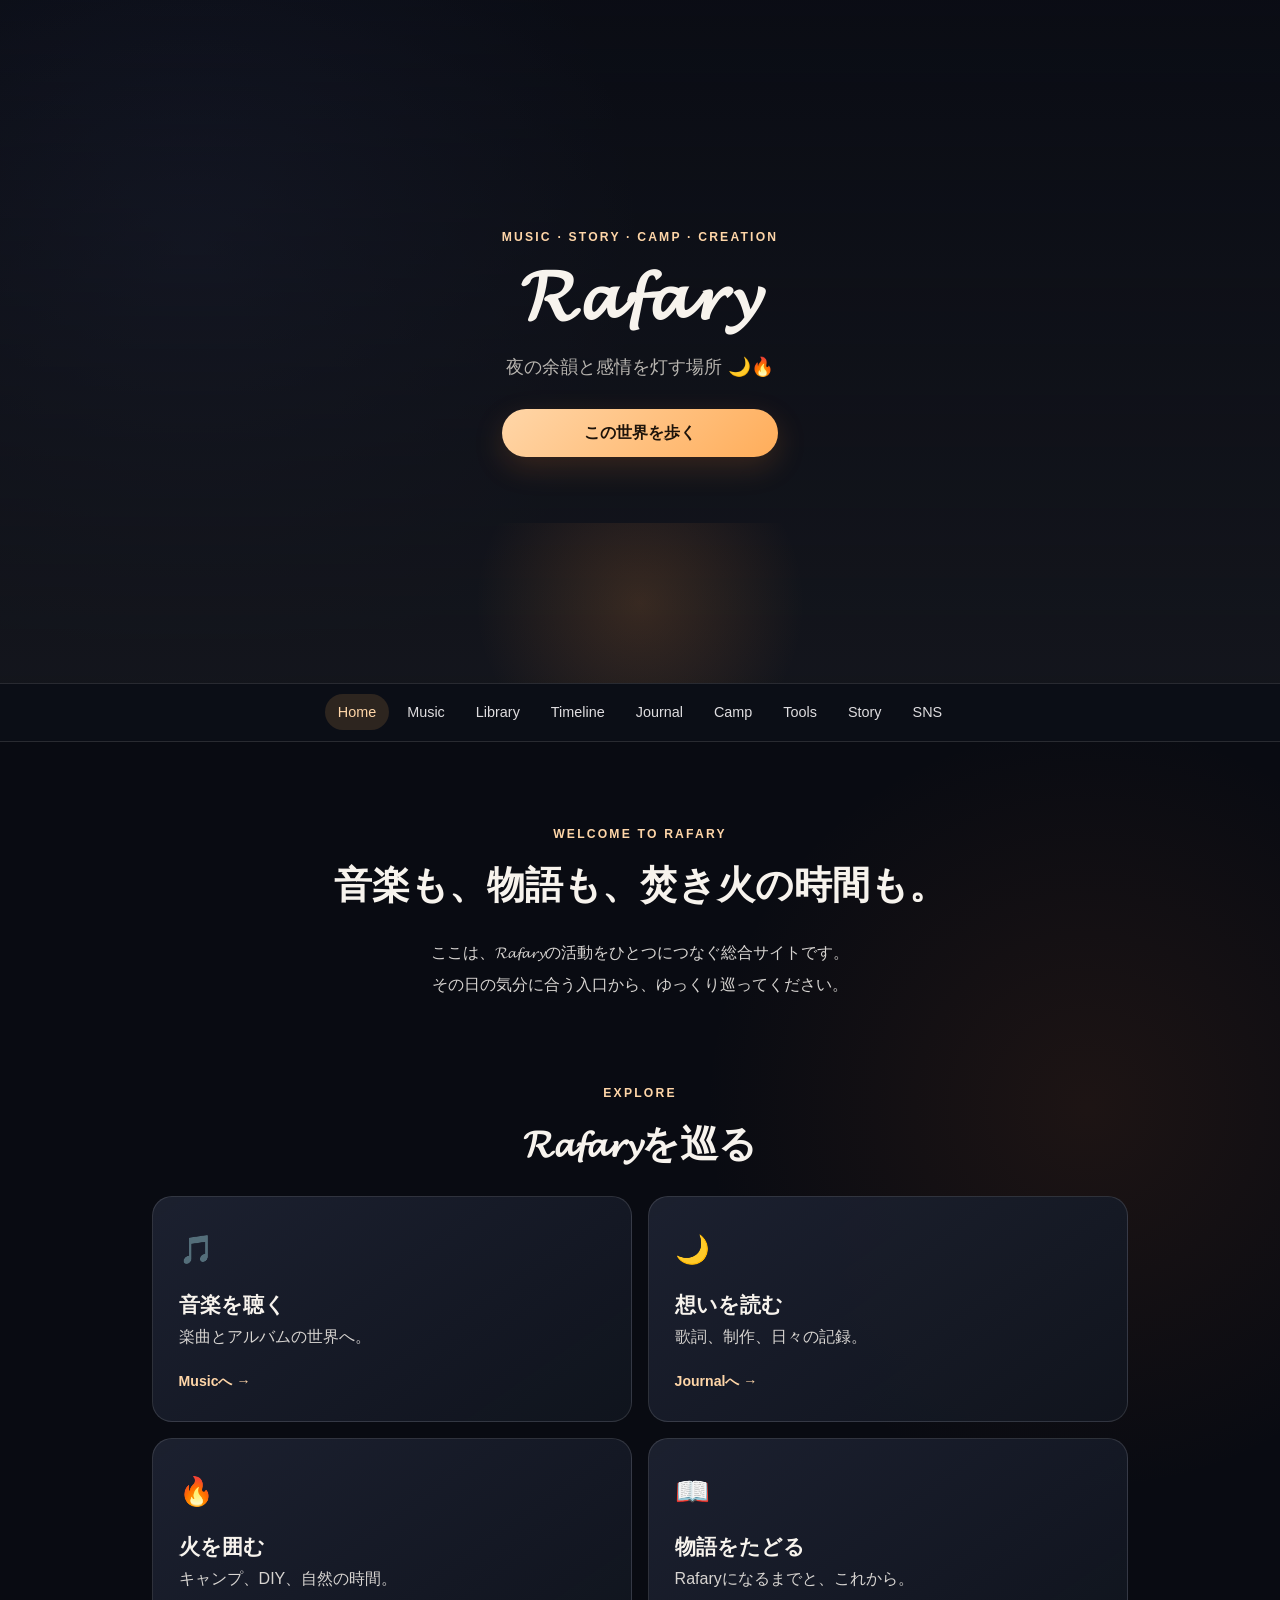
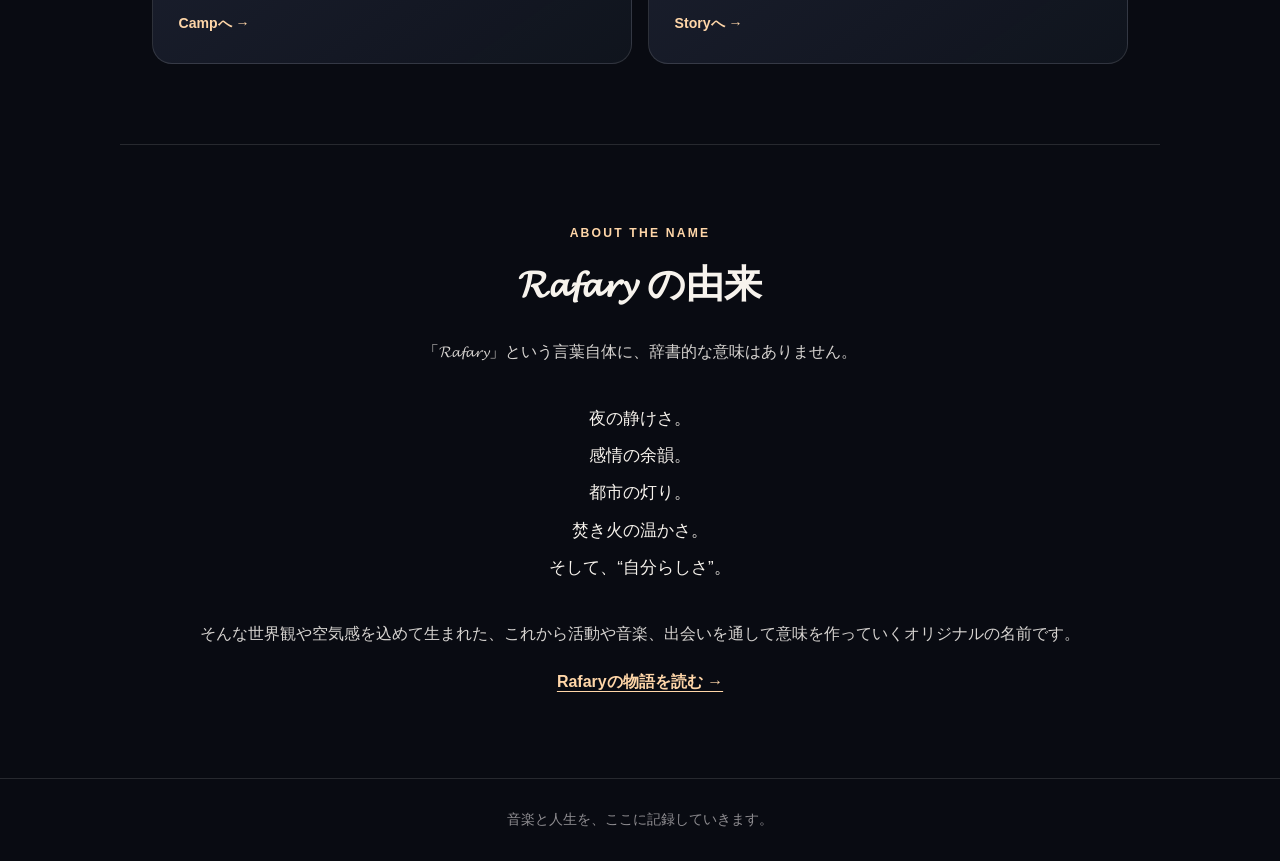
==== commit 719fb926: "Unify portal card labels" ====
--- a/index.html
+++ b/index.html
@@ -38,8 +38,8 @@
     <div class="section-heading"><p class="eyebrow">Explore</p><h2 id="portal-title">𝓡𝓪𝓯𝓪𝓻𝔂を巡る</h2></div>
     <div class="portal-grid">
       <a class="portal-card" href="music.html"><span class="card-icon" aria-hidden="true">🎵</span><h3>音楽を聴く</h3><p>楽曲とアルバムの世界へ。</p><span class="card-link">Musicへ →</span></a>
-      <a class="portal-card" href="blog.html"><span class="card-icon" aria-hidden="true">🌙</span><h3>想いを読む</h3><p>歌詞、制作、日々の記録。</p><span class="card-link">読みものへ →</span></a>
-      <a class="portal-card" href="camp.html"><span class="card-icon" aria-hidden="true">🔥</span><h3>火を囲む</h3><p>キャンプ、DIY、自然の時間。</p><span class="card-link">Rafary Campへ →</span></a>
+      <a class="portal-card" href="blog.html"><span class="card-icon" aria-hidden="true">🌙</span><h3>想いを読む</h3><p>歌詞、制作、日々の記録。</p><span class="card-link">Journalへ →</span></a>
+      <a class="portal-card" href="camp.html"><span class="card-icon" aria-hidden="true">🔥</span><h3>火を囲む</h3><p>キャンプ、DIY、自然の時間。</p><span class="card-link">Campへ →</span></a>
       <a class="portal-card" href="story.html"><span class="card-icon" aria-hidden="true">📖</span><h3>物語をたどる</h3><p>Rafaryになるまでと、これから。</p><span class="card-link">Storyへ →</span></a>
     </div>
   </section>
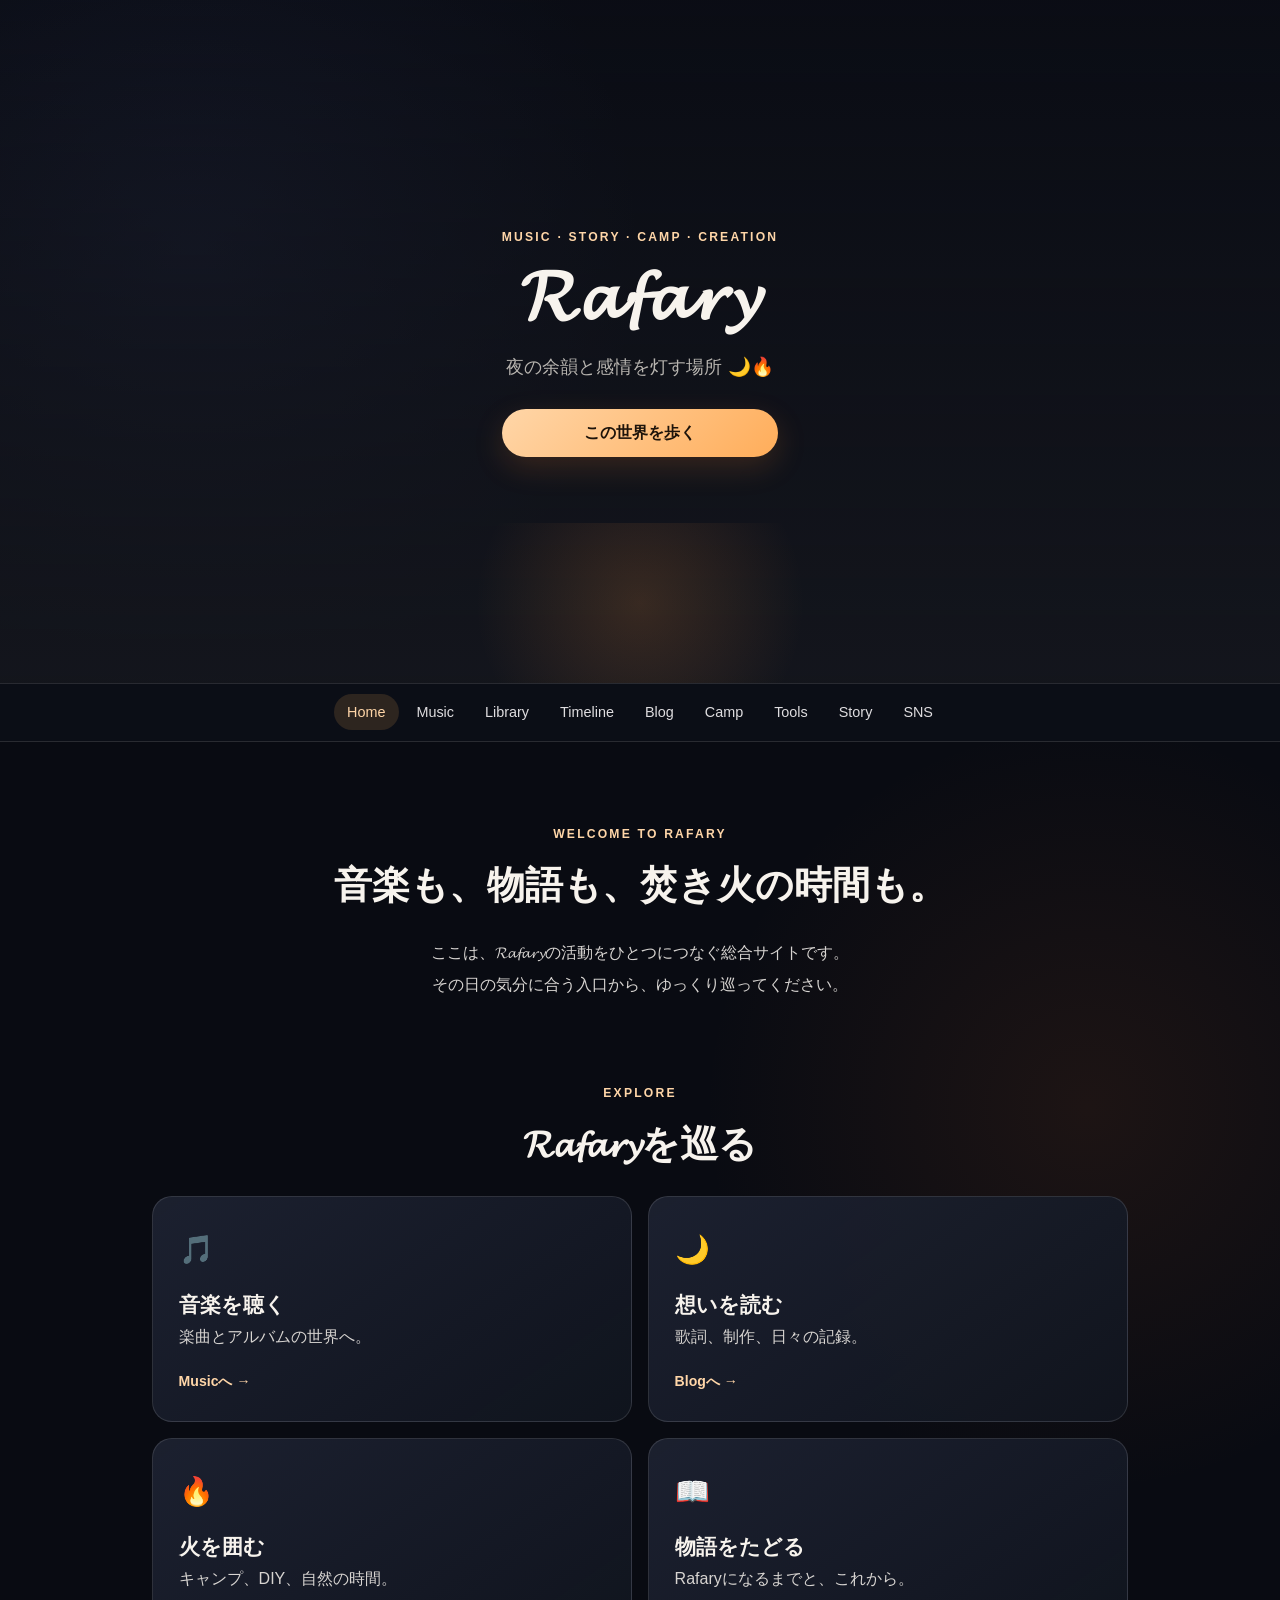
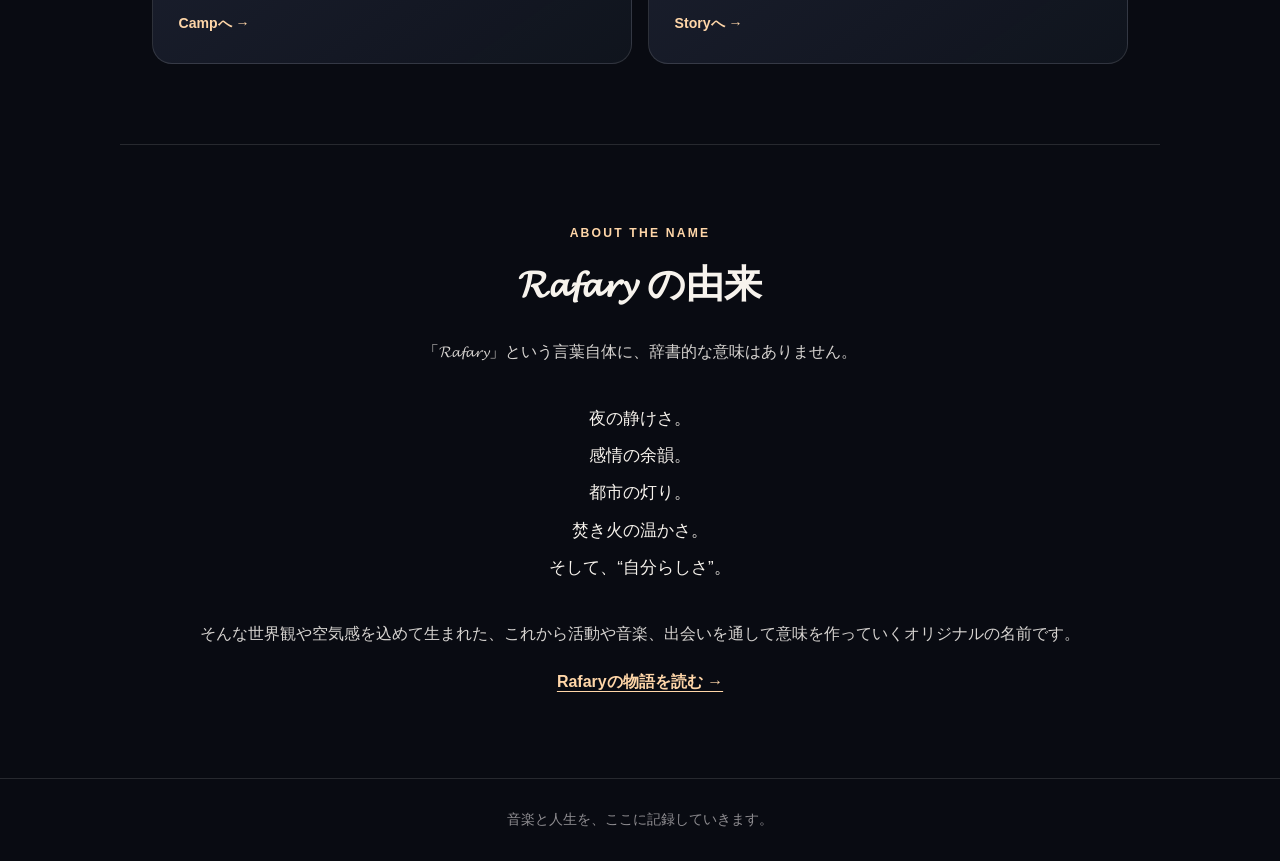
==== commit 61241025: "Rename Journal display labels to Blog" ====
--- a/index.html
+++ b/index.html
@@ -21,7 +21,7 @@
     <a href="music.html">Music</a>
     <a href="discography.html">Library</a>
     <a href="timeline.html">Timeline</a>
-    <a href="blog.html">Journal</a>
+    <a href="blog.html">Blog</a>
     <a href="camp.html">Camp</a>
     <a href="tools.html">Tools</a>
     <a href="story.html">Story</a>
@@ -38,7 +38,7 @@
     <div class="section-heading"><p class="eyebrow">Explore</p><h2 id="portal-title">𝓡𝓪𝓯𝓪𝓻𝔂を巡る</h2></div>
     <div class="portal-grid">
       <a class="portal-card" href="music.html"><span class="card-icon" aria-hidden="true">🎵</span><h3>音楽を聴く</h3><p>楽曲とアルバムの世界へ。</p><span class="card-link">Musicへ →</span></a>
-      <a class="portal-card" href="blog.html"><span class="card-icon" aria-hidden="true">🌙</span><h3>想いを読む</h3><p>歌詞、制作、日々の記録。</p><span class="card-link">Journalへ →</span></a>
+      <a class="portal-card" href="blog.html"><span class="card-icon" aria-hidden="true">🌙</span><h3>想いを読む</h3><p>歌詞、制作、日々の記録。</p><span class="card-link">Blogへ →</span></a>
       <a class="portal-card" href="camp.html"><span class="card-icon" aria-hidden="true">🔥</span><h3>火を囲む</h3><p>キャンプ、DIY、自然の時間。</p><span class="card-link">Campへ →</span></a>
       <a class="portal-card" href="story.html"><span class="card-icon" aria-hidden="true">📖</span><h3>物語をたどる</h3><p>Rafaryになるまでと、これから。</p><span class="card-link">Storyへ →</span></a>
     </div>
